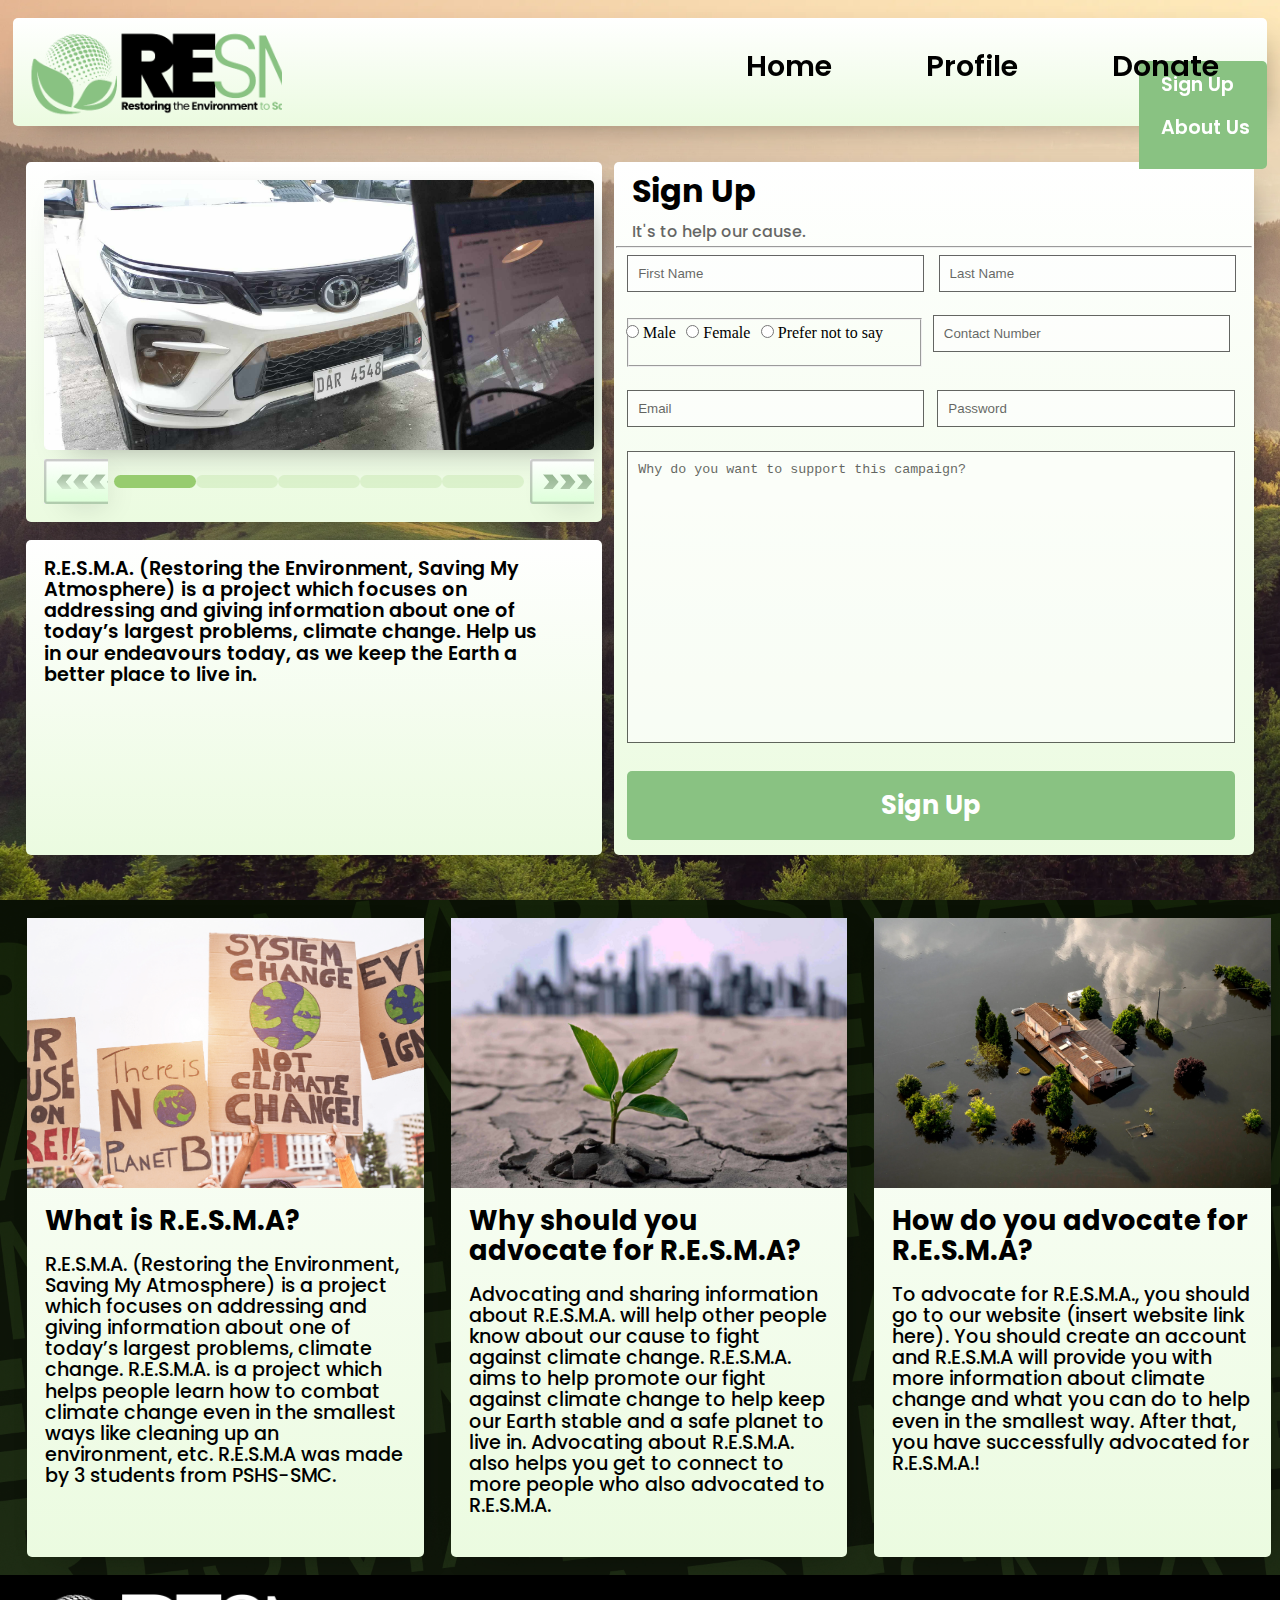
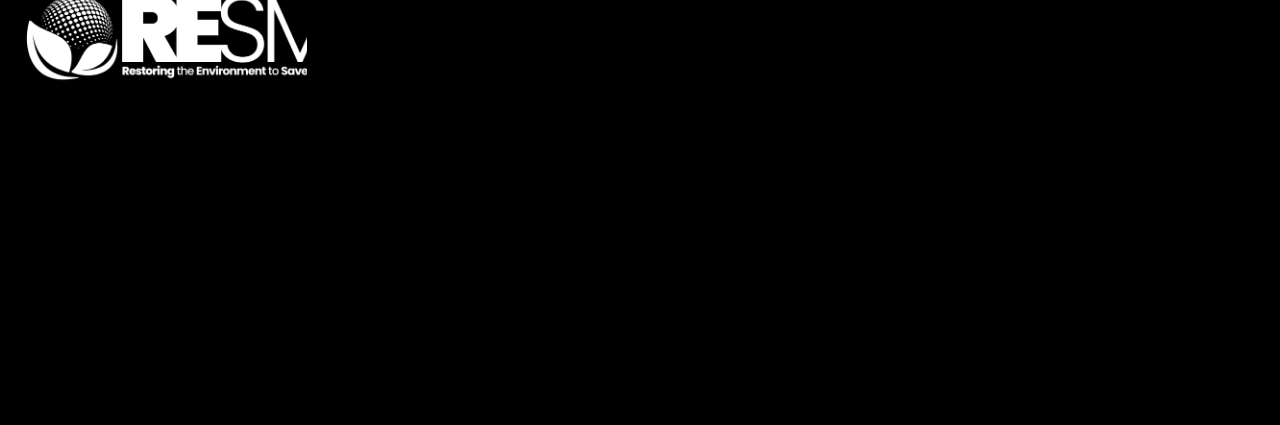
==== index.html @ 18e3f621 "Add files via upload" ====
<!DOCTYPE html>
<html lang="en">
<head>
    <meta charset="UTF-8">
    <meta name="viewport" content="width=device-width, initial-scale=1.0">
    <title>R.E.S.M.A.</title>
    <link rel="stylesheet" href="style.css">
    <link rel="icon" type="image/x-icon" href="logosmall.png">
</head>
<body>
    <nav>
        <div id="logo"></div>
        <div id="links">        
            <a class="navlink" id="home" href="#">Home</a>
            <a class="navlink" id="profile" href="page2.html">Profile</a>
            <a class="navlink" id="donate" href="#">Donate</a>
            <div id="smalllinks">
                <a class="smalllink" id="signup" href="index.html">Sign Up</a>
                <a class="smalllink" id="aboutus" href="#">About Us</a>
            </div>
        </div>
    </nav>
    <section id="s1">
        <div id="slideshow">
            <div id="slideshowimg"></div>
            <div id="slideshowctrl">
                <button id="left" onclick="leftButton()"></button>
                <div id="imgnum">
                    <div class="imgcount" id="img1"></div>
                    <div class="imgcount" id="img2"></div>
                    <div class="imgcount" id="img3"></div>
                    <div class="imgcount" id="img4"></div>
                    <div class="imgcount" id="img5"></div>
                </div>
                <button id="right" onclick="rightButton()"></button>
            </div>
        </div>
        <div id="s1desc">
            <p id="s1description">R.E.S.M.A. (Restoring the Environment, Saving My Atmosphere) is a project which focuses on addressing and giving information about one of today’s largest problems, climate change. Help us in our endeavours today, as we keep the Earth a better place to live in.</p>
        </div>
        <div id="signupsheet">
            <form id="sign-in-form">
                <fieldset id="sign-in-fs">
                    <div id="sign-in-header">
                        <h1 id="sign-in-header1">Sign Up</h1>
                        <span id="sign-in-subheader"> It's to help our cause.</span>
                        <hr>
                    </div>
                    
                    <input type="text" class="sign-in-input-name" id="sign-in-firstname" value="First Name" onfocus="firstnamefunction_focus()" onblur="firstnamefunction_blur()">
                    <input type="text" class="sign-in-input-name" id="sign-in-lastname" value="Last Name" onfocus="lastnamefunction_focus()" onblur="lastnamefunction_blur()"><br>
                    <span id="firstname-check"></span><span id="lastname-check"></span><br>
        
                    <fieldset id="radio-fieldset" onclick="radiobutton_checking()">
                        <input type="radio" id="sign-in-radio-button1" name="gender" value="Male">
                        <label for="sign-in-radio-button1">Male</label>
                    
                        <input type="radio" id="sign-in-radio-button2" name="gender" value="Female">
                        <label for="sign-in-radio-button2">Female</label>
                    
                        <input type="radio" id="sign-in-radio-button3" name="gender" value="Prefer not to say">
                        <label for="sign-in-radio-button3">Prefer not to say</label>
                    </fieldset>
        
                    
                    <input type="text" class="sign-in-input" id="sign-in-contact" value="Contact Number" onfocus="contactfunction_focus()" onblur="contactfunction_blur()"> <br>
                    <span id="gender-check"></span><span id="contact-check"></span><br>
        
                    <input type="text" class="sign-in-input" id="sign-in-email" value="Email" onfocus="emailfunction_focus()" onblur="emailfunction_blur()">
                    <input type="text" class="sign-in-input" id="sign-in-password" value="Password" onfocus="passwordfunction_focus()" onblur="passwordfunction_blur()"><br>
                    <span id="email-check"></span> <span id="password-check"></span><br>
        
                    <textarea name="sign-in-textarea" class="sign-in-input" id="sign-in-textarea" onfocus="textareafunction_focus()" onblur="textareafunction_blur()">Why do you want to support this campaign?</textarea><br>
                    <span id="textarea-check"></span><br>
        
                    <button type="submit" value="Sign In" id="sign-in-submit" onclick="return submitfunction()">Sign Up</button>
                </fieldset>
            </form>
        </div>
    </section>
    <section id="s2">
        <div class="s2container">
            <div class="s2main" id="s21">
                <div id="s21img"></div>
                <p class="stitle" id="s21title">What is R.E.S.M.A?</p>
                <div class="sdesc" id="s21desc">R.E.S.M.A. (Restoring the Environment, Saving My Atmosphere) is a project which focuses on addressing and giving information about one of today’s largest problems, climate change. R.E.S.M.A. is a project which helps people learn how to combat climate change even in the smallest ways like cleaning up an environment, etc. R.E.S.M.A was made by 3 students from PSHS-SMC.</div>
            </div>
            <div class="s2main" id="s22">
                <div id="s22img"></div>
                <p class="stitle" id="s22title">Why should you advocate for R.E.S.M.A?</p>
                <div class="sdesc" id="s22desc">Advocating and sharing information about R.E.S.M.A. will help other people know about our cause to fight against climate change. R.E.S.M.A. aims to help promote our fight against climate change to help keep our Earth stable and a safe planet to live in. Advocating about R.E.S.M.A. also helps you get to connect to more people who also advocated to R.E.S.M.A.</div>
            </div>
            <div class="s2main" id="s23">
                <div id="s23img"></div>
                <p class="stitle" id="s23title">How do you advocate for R.E.S.M.A?</p>
                <div class="sdesc" id="s23desc">To advocate for R.E.S.M.A., you should go to our website (insert website link here). You should create an account and R.E.S.M.A will provide you with more information about climate change and what you can do to help even in the smallest way. After that, you have successfully advocated for R.E.S.M.A.!</div>
            </div>
        </div>

    </section>
    <section id="s3">
        <div id="s3logo" src="logowhite.png"></div>
    </section>
    <script src="script.js"></script>
</body>
</html>
---- style.css ----
@import url('https://fonts.googleapis.com/css2?family=Poppins:ital,wght@0,100;0,200;0,300;0,400;0,500;0,600;0,700;0,800;0,900;1,100;1,200;1,300;1,400;1,500;1,600;1,700;1,800;1,900&display=swap');

*{
    margin: 0;
    padding: 0;
    -ms-overflow-style: none;
    scrollbar-width: none;
}

::-webkit-scrollbar {
    display: none;
}

nav{
    box-shadow: 10px 10px 33px -17px rgba(0,0,0,0.45);
    width: 98vw;
    height: 12vh;
    margin-top: 2vh;
    margin-left: 1vw;
    border-radius: 5px;
    position: fixed;
    background: rgb(255,255,255);
    background: linear-gradient(180deg, rgba(255,255,255,1) 0%, rgba(235,251,224,1) 100%);
    z-index: 99;
}

#sign-in-form{
    height: 77vh;
    width: 50vw;  
    border: 0;  
}

#sign-in-fs{
    border: 0;  
}

#sign-in-header1{
    margin: 0;
    font-family: "Poppins", sans-serif;
    font-weight: 700;
    padding: 0.5vh;
    padding-left: 2vh;
}

#sign-in-subheader{
    font-size: 16px; 
    opacity: 0.6; 
    font-family: "Poppins", sans-serif;
    font-weight: 500;
    margin-top: -3vh;
    padding-left: 2vh;
}

hr {
    margin: 2px;
}

.sign-in-input{
    margin-top: 5px;
    padding: 10px;
    opacity: 0.6;
    border: 1px solid rgb(0, 0, 0);
}

#sign-in-firstname{
    margin-left: 1vw;
}
#sign-in-lastname{
    margin-left: 0.8vw;
}

#sign-in-email{
    margin-top: 0.5vh;
    margin-bottom: -0.1vw;
    width: 21.5vw;
    margin-left: 1vw;
}

#sign-in-password{
    margin-top: 0.5vh;
    margin-bottom: 0;
    margin-left: 0.7vw;
    width: 21.5vw;
}

.sign-in-input-name{
    width: 21.5vw;
    margin-top: 5px;
    padding: 10px;
    opacity: 0.6;
    border: 1px solid rgb(0, 0, 0);
}

#sign-in-radio-button1{
    margin-top: 0.5vh;
    margin-left: -0.25vw;
}

#sign-in-radio-button2{
    margin-top: 0.5vh;
    margin-left: 0.5vw;
}

#sign-in-radio-button3{
    margin-top: 0.5vh;
    margin-left: 0.5vw;
}

input::-webkit-outer-spin-button,
input::-webkit-inner-spin-button {
    -webkit-appearance: none;
}

#sign-in-contact{
    margin-top: 0.5vh;
    margin-left: 0.5vw;
    margin-bottom: 0;
    width: 21.5vw;
}

#sign-in-textarea{
    margin-top: 0.5vw;
    resize: none;
    width: 45.8vw;
    height: 30vh;
    margin-left: 1vw;
}

#sign-in-submit{
    background-color: #89C282;
    margin-top: 0.5vw;
    padding: 15px;
    width: 47.51vw;
    margin-left: 1vw;
    color: rgb(255, 255, 255);
    font-family: "Poppins", sans-serif;
    font-weight: 700;
    font-size: 1.6em;
    border: 0;
    border-radius: 5px;
}

#email-check{
    width: 20vw;
    margin-left: 1vw;
}

#password-check{
    margin-left: 26.1vw;
}

#contact-check{
    margin-left: 24.18vw;
    margin-left: 1vw;
}

#lastname-check{
    margin-left: 24.18vw;
    margin-left: 1vw;
}

#radio-fieldset{
    margin-top: -0.5vw;
    margin-left: 1vw;
    width: 22.75vw;
    height: 5vh;
    align-items: center;
    display: inline;
}

#s1{
    background-size: cover;
    background-repeat: no-repeat;
    width: 100vw;
    height: 100vh;
    background-image: url(forest.png);
}

#logo{
    background-size: cover;
    background-repeat: no-repeat;
    background-image: url(logofull.png);
    width: 20vw;
    height: 10vh;
    margin-top: 1vh;
    margin-left: 1vw;
    float: left;
}

#links{
    float: right;
    margin-top: 3vh;
    height: 10vh;
    width: 44.23vw;
}

.navlink{
    padding: 5vh;
    padding-top: 3.2vh;
    padding-bottom: 3.6vh;
    text-decoration: none;
    color: black;
    font-family: "Poppins", sans-serif;
    font-weight: 600;
    font-size: 1.8em;
    transition: 0.2s;
}

.navlink:hover{
    transition: 0.2s;
    background-color: #89C282;
    color: white;
}

#smalllinks{
    float: right;
    margin-top: -3vh;
    height: 12vh;
    width: 10vw;
    background-color: #89C282;
    border-top-right-radius: 5px;
    border-bottom-right-radius: 5px;
}

.smalllink{
    display: flex;
    text-align: center;
    margin-left: 1vw;
    width: 10vw;
    padding: 0.5vh;
    padding-left: 1vh;
    padding-right: 1vh;
    margin-top: 0.5vh;
    padding-bottom: 0.5vh;
    text-decoration: none;
    color: rgb(255, 255, 255);
    font-family: "Poppins", sans-serif;
    font-weight: 600;
    font-size: 1.2em;
    transition: 0.2s;
    text-align: center;
}

#slideshow{
    border-radius: 5px;
    height: 40vh;
    width: 45vw;
    position: absolute;
    margin-top: 18vh;
    margin-left: 2vw;
    background: linear-gradient(180deg, rgba(255,255,255,1) 0%, rgba(235,251,224,1) 100%);
    box-shadow: 10px 10px 33px -17px rgba(0,0,0,0.45);
}

#s1desc{
    border-radius: 5px;
    height: 35vh;
    width: 45vw;
    position: absolute;
    margin-top: 60vh;
    margin-left: 2vw;
    background: linear-gradient(180deg, rgba(255,255,255,1) 0%, rgba(235,251,224,1) 100%);
    box-shadow: 10px 10px 33px -17px rgba(0,0,0,0.45);
}

#s1description{
    margin-top: 2vh;
    margin-left: 2vh;
    width: 40vw;
    color: black;
    font-size: 1.2em;
    line-height: 1.1em;
    font-family: "Poppins", sans-serif;
    font-weight: 600;
}

#signupsheet{
    border-radius: 5px;
    height: 77vh;
    width: 50vw;
    position: absolute;
    margin-top: 18vh;
    margin-left: 48vw;
    background: linear-gradient(180deg, rgba(255,255,255,1) 0%, rgba(235,251,224,1) 100%);
    box-shadow: 10px 10px 33px -17px rgba(0,0,0,0.45);
}

#slideshowimg{
    margin-top: 2vh;
    margin-left: 2vh;
    height: 30vh;
    width: 43vw;
    border-radius: 5px;
    background-color: rgb(255, 255, 255);
    box-shadow: 10px 10px 33px -17px rgba(0,0,0,0.45);
    background-size: cover;
}

#slideshowctrl{
    display: flex;
    justify-content: space-between;
    margin-left: 2vh;
    margin-top: 1vh;
    width: 43vw;
}

#imgnum{
    display: inline-flex;
    justify-content: space-evenly;
    vertical-align: auto;
    width: 32vw;
    height: 5vh;
}

.imgcount{
    margin-top: 1.75vh;
    border-radius: 1vh;
    background-color: rgb(151, 204, 111);
    opacity: 20%;
    height: 1.5vh;
    width: 11vh;
}

#left{
    background-image: url(leftbtn.png);
    background-size: cover;
    border: 0;
    height: 5vh;
    width: 5vw;
    transition: 0.2s;
    box-shadow: 10px 10px 33px -17px rgba(0,0,0,0.45);
}

#left:hover{
    width: 6vw;
    height: 6vh;
    transition: 0.2s;
}

#right{
    background-image: url(rightbtn.png);
    background-size: cover;
    border: 0;
    height: 5vh;
    width: 5vw;
    transition: 0.2s;
    box-shadow: 10px 10px 33px -17px rgba(0,0,0,0.45);
}

#right:hover{
    width: 6vw;
    height: 6vh;
    transition: 0.2s;
}

#s2{
    background-size: cover;
    background-repeat: no-repeat;
    width: 100vw;
    height: 75vh;
    background-image: url(s2bg2.png);
}

#s2p2{
    background-size: cover;
    background-repeat: no-repeat;
    width: 100vw;
    height: 90vh;
    background-image: url(s2bg2.png);
}

#s2p2h{
    font-family: "Poppins", sans-serif;
    font-weight: 700;
    width: 98vw;
    margin-left: 2vh;
    font-size: 3em;
    text-align: center;
    height: 10vh;
    background: linear-gradient(180deg, rgba(255,255,255,1) 0%, rgba(235,251,224,1) 100%);
}
.s2main{
    margin-left: 2vh;
    margin-top: 2vh;
    height: 71vh;
    width: 31vw;
    border-radius: 5px;
    background: linear-gradient(180deg, rgba(255,255,255,1) 0%, rgba(235,251,224,1) 100%);
    box-shadow: 10px 10px 33px -17px rgba(0,0,0,0.45);
}

.s2container{
    display: flex;
    justify-content: space-evenly;
    margin: auto;
}
#s21img{
    height: 30vh;
    width: 31vw;
    background-image: url(s21.png);
    background-size: cover;
}

#s212img{
    height: 30vh;
    width: 31vw;
    background-image: url(chn.jpg);
    background-size: cover;
}

#s22img{
    height: 30vh;
    width: 31vw;
    background-image: url(s22.png);
    background-size: cover;
}

#s222img{
    height: 30vh;
    width: 31vw;
    background-image: url(wild.jpg);
    background-size: cover;
}

#s23img{
    height: 30vh;
    width: 31vw;
    background-image: url(s23.png);
    background-size: cover;
}

#s232img{
    height: 30vh;
    width: 31vw;
    background-image: url(zamb.jpg);
    background-size: cover;
}

#s3{
    background-size: cover;
    background-repeat: no-repeat;
    width: 100vw;
    height: 50vh;
    background-color: black;
}

#s3logo{
    background-image: url(logowhite.png);
    width: 22vw;
    height: 10vh;
    margin-top: 2vh;
    margin-left: 2vw;
    float: left;
    background-repeat: no-repeat;
    background-size: cover;
}

.stitle{
    font-family: "Poppins", sans-serif;
    font-weight: 700;
    padding: 2vh;
    font-size: 1.7em;
    line-height: 1.1;
}

.sdesc{
    font-family: "Poppins", sans-serif;
    font-weight: 500;
    padding: 2vh;
    padding-top: 0;
    font-size: 1.2em;
    line-height: 1.1;
}

#s12{
    background-size: cover;
    background-repeat: no-repeat;
    width: 100vw;
    height: 100vh;
    background-image: url(forest2.jpg);
}

#wc{
    font-family: "Poppins", sans-serif;
    font-weight: 700;
    font-size: 2em;
    color: white;
    margin-top: 20vh;
    margin-left: 5vh;
}
#s12container{
    height: 60vh;
    border-radius: 5px;
    background: rgba(0, 0, 0, 0.566);
    box-shadow: 10px 10px 33px -17px rgba(0,0,0,0.45);
    width: 96vw;
    border-width: 10px;
    border-style: solid;
    border-color: rgb(227, 255, 206);
    margin-left: 2vh;
}

#fn{
    font-size: 1.5em;
    color:#e1ffdd;
}

#firstname{
    background: linear-gradient(180deg, rgba(255,255,255,1) 0%, rgba(235,251,224,1) 100%);
    height: 8vh;
    width: 25vw;
    margin-left: 3vh;
    border-radius: 5px;
}

#lastname{
    background: linear-gradient(180deg, rgba(255,255,255,1) 0%, rgba(235,251,224,1) 100%);
    height: 8vh;
    width: 25vw;
    margin-left: 3vh;
    border-radius: 5px;
}

#gndr{
    background: linear-gradient(180deg, rgba(255,255,255,1) 0%, rgba(235,251,224,1) 100%);
    height: 8vh;
    width: 8vh;
    margin-left: 3vh;
    border-radius: 5px;
}

#email{
    background: linear-gradient(180deg, rgba(255,255,255,1) 0%, rgba(235,251,224,1) 100%);
    height: 8vh;
    width: 57vw;
    margin-left: 3vh;
    border-radius: 5px;
}

#support{
    background: linear-gradient(180deg, rgba(255,255,255,1) 0%, rgba(235,251,224,1) 100%);
    height: 24vh;
    width: 57vw;
    margin-left: 3vh;
    border-radius: 5px;
}

#names{
    display: inline-flex;
    font-family: "Poppins", sans-serif;
    font-weight: 800;
    font-size: 2.5em;
}

#namelabel{
    display: inline-flex;
    font-family: "Poppins", sans-serif;
    font-weight: 800;
    margin-left: 2vw;
    color: white;
    margin-top: 0.5vh;
}

#abylabel{
    font-family: "Poppins", sans-serif;
    font-weight: 800;
    margin-top: 1vh;
    margin-left: 2vw;
    font-size: 2em;
    color: white;
}

#firstn{
    margin-left: 1vh;
}

#lastn{
    margin-left: 1vh;
}

#em{
    margin-left: 1vh;
}

#sp{
    margin-left: 1vh;
}

#gender{
    margin-left: 1vh;
    text-align: center;
}

#sidebar{
    background-image: url(sidebar.png);
    background-size: cover;
    height: 60vh;
    width: 35vw;
    float: right;
}

#logout{
    height: 8vh;
    width: 20vw;
    margin-top: 45vh;
    margin-left: 15vh;
    font-family: "Poppins", sans-serif;
    font-weight: 800;
    text-align: center;
    font-size: 2.2em;
    border-radius: 5px;
    background: linear-gradient(180deg, rgba(255,255,255,1) 0%, rgba(235,251,224,1) 100%);
    transition: 0.2s;
}

#logout:hover{
    background:#000000;
    color:#ffffff;
    transition: 0.2s;
}
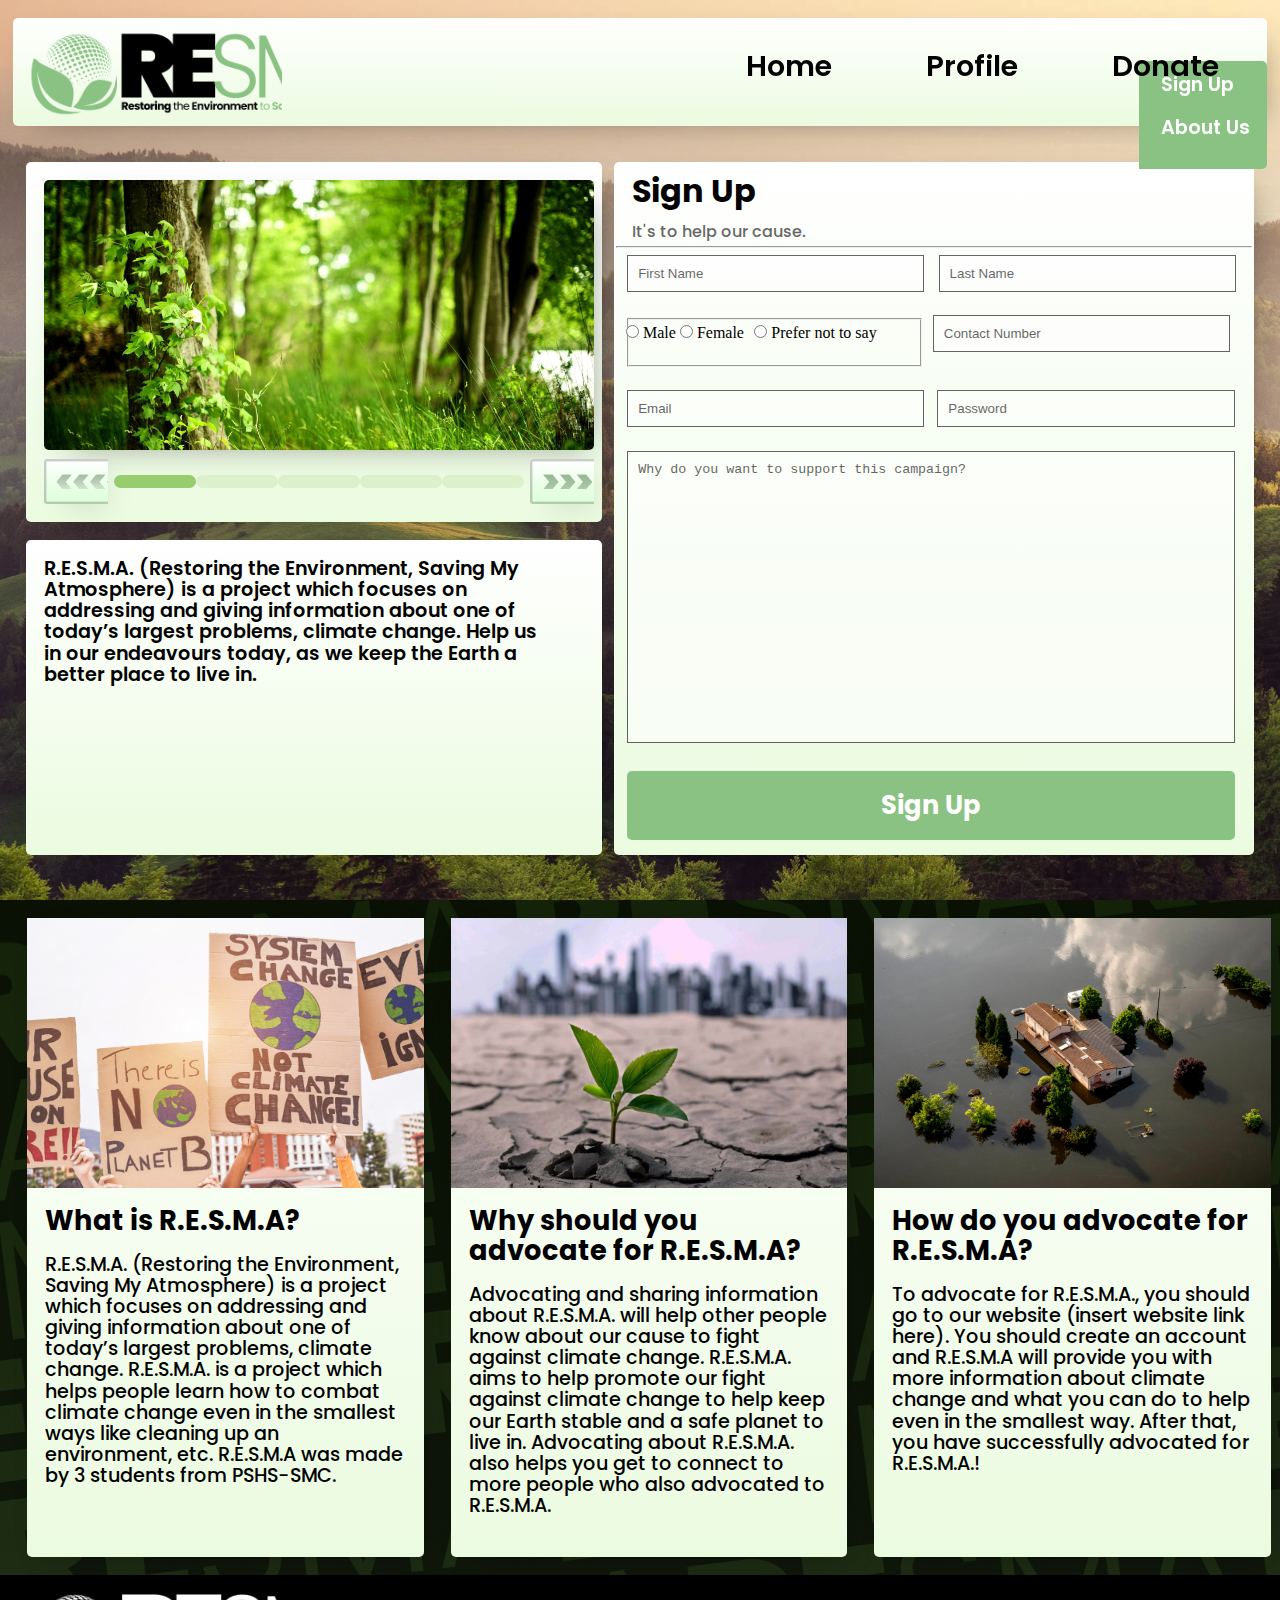
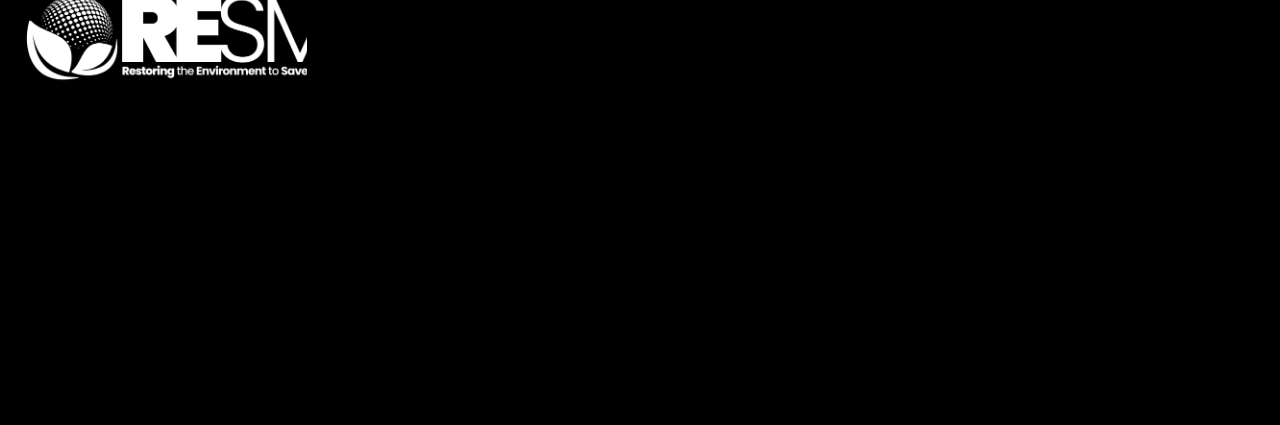
==== commit 3360f7e9: "Add files via upload" ====
--- a/index.html
+++ b/index.html
@@ -11,8 +11,8 @@
     <nav>
         <div id="logo"></div>
         <div id="links">        
-            <a class="navlink" id="home" href="#">Home</a>
-            <a class="navlink" id="profile" href="page2.html">Profile</a>
+            <a class="navlink" id="home" href="page1.html">Home</a>
+            <a class="navlink" id="profile" onclick="checkAccount()">Profile</a>
             <a class="navlink" id="donate" href="#">Donate</a>
             <div id="smalllinks">
                 <a class="smalllink" id="signup" href="index.html">Sign Up</a>
@@ -55,7 +55,7 @@
                         <input type="radio" id="sign-in-radio-button1" name="gender" value="Male">
                         <label for="sign-in-radio-button1">Male</label>
                     
-                        <input type="radio" id="sign-in-radio-button2" name="gender" value="Female">
+                        <input type="radio" id="sigtn-in-radio-button2" name="gender" value="Female">
                         <label for="sign-in-radio-button2">Female</label>
                     
                         <input type="radio" id="sign-in-radio-button3" name="gender" value="Prefer not to say">
--- a/style.css
+++ b/style.css
@@ -584,6 +584,10 @@
 
 #sp{
     margin-left: 1vh;
+    margin-top: 1vh;
+    font-size: 0.8em;
+    font-weight: 400;
+    line-height: 0.8;
 }
 
 #gender{
@@ -618,3 +622,112 @@
     color:#ffffff;
     transition: 0.2s;
 }
+
+#background-video{
+    height: 90vh;
+    width: 100vw;
+    object-fit: cover;
+    float: left;
+    position: absolute;
+    z-index: -1;
+}
+
+#slogan{
+    font-size: 5em;
+    font-family: "Poppins", sans-serif;
+    font-weight: 800;
+    padding-top: 20vh;
+    margin-left: 5vw;
+    line-height: 0.8;
+    width: 50vw;
+    color: white;
+    text-shadow: 2px 4px 8px rgba(0,0,0,0.18);
+}
+#subtext{
+    font-size: 2em;
+    font-family: "Poppins", sans-serif;
+    font-weight: 500;
+    padding-top: 2vh;
+    margin-left: 5vw;
+    line-height: 0.9;
+    width: 50vw;
+    color: white;
+    text-shadow: 2px 4px 8px rgba(0,0,0,0.18);
+}
+
+#subtext{
+    font-size: 2em;
+    font-family: "Poppins", sans-serif;
+    font-weight: 500;
+    padding-top: 2vh;
+    margin-left: 5vw;
+    line-height: 0.9;
+    width: 50vw;
+    color: white;
+    text-shadow: 2px 4px 8px rgba(0,0,0,0.18);
+}
+
+#redir{
+    font-size: 1.5em;
+    padding: 2vh;
+    background-color:rgb(151, 204, 111);
+    font-family: "Poppins", sans-serif;
+    font-weight: 500;
+    padding-top: 2vh;
+    margin-left: 5vw;
+    line-height: 0.9;
+    width: 50vw;
+    color: white;
+    text-shadow: 2px 4px 8px rgba(0,0,0,0.18);
+    border-radius: 5px;
+    transition: 0.2s;
+}
+
+#redir:hover{
+    font-size: 2em;
+    transition: 0.2s;
+}
+
+.s2h{
+    border-radius: 5px;
+    background: linear-gradient(180deg, rgba(255,255,255,1) 0%, rgba(235,251,224,1) 100%);
+    height: 22vh;
+    width: 95vw;
+    margin-top: 2vh;
+    margin-left: 2vw;
+}
+
+#s2h1{
+    padding-top: 1vh;
+}
+
+.s2hp{
+    font-family: "Poppins", sans-serif;
+    font-weight: 800;
+    font-size: 2em;
+    padding: 1vh;
+    padding-left: 2vh;
+}
+
+.s2hp2{
+    font-family: "Poppins", sans-serif;
+    font-weight: 400;
+    font-size: 1.6em;
+    margin-top: -1vh;
+    padding-left: 2vh;
+}
+
+#redir2{
+    font-size: 1.5em;
+    padding: 1.5vh;
+    background-color:rgb(151, 204, 111);
+    font-family: "Poppins", sans-serif;
+    font-weight: 500;
+    margin-left: 1vw;
+    line-height: 0.9;
+    width: 50vw;
+    color: white;
+    text-shadow: 2px 4px 8px rgba(0,0,0,0.18);
+    border-radius: 5px;
+    transition: 0.2s;
+}